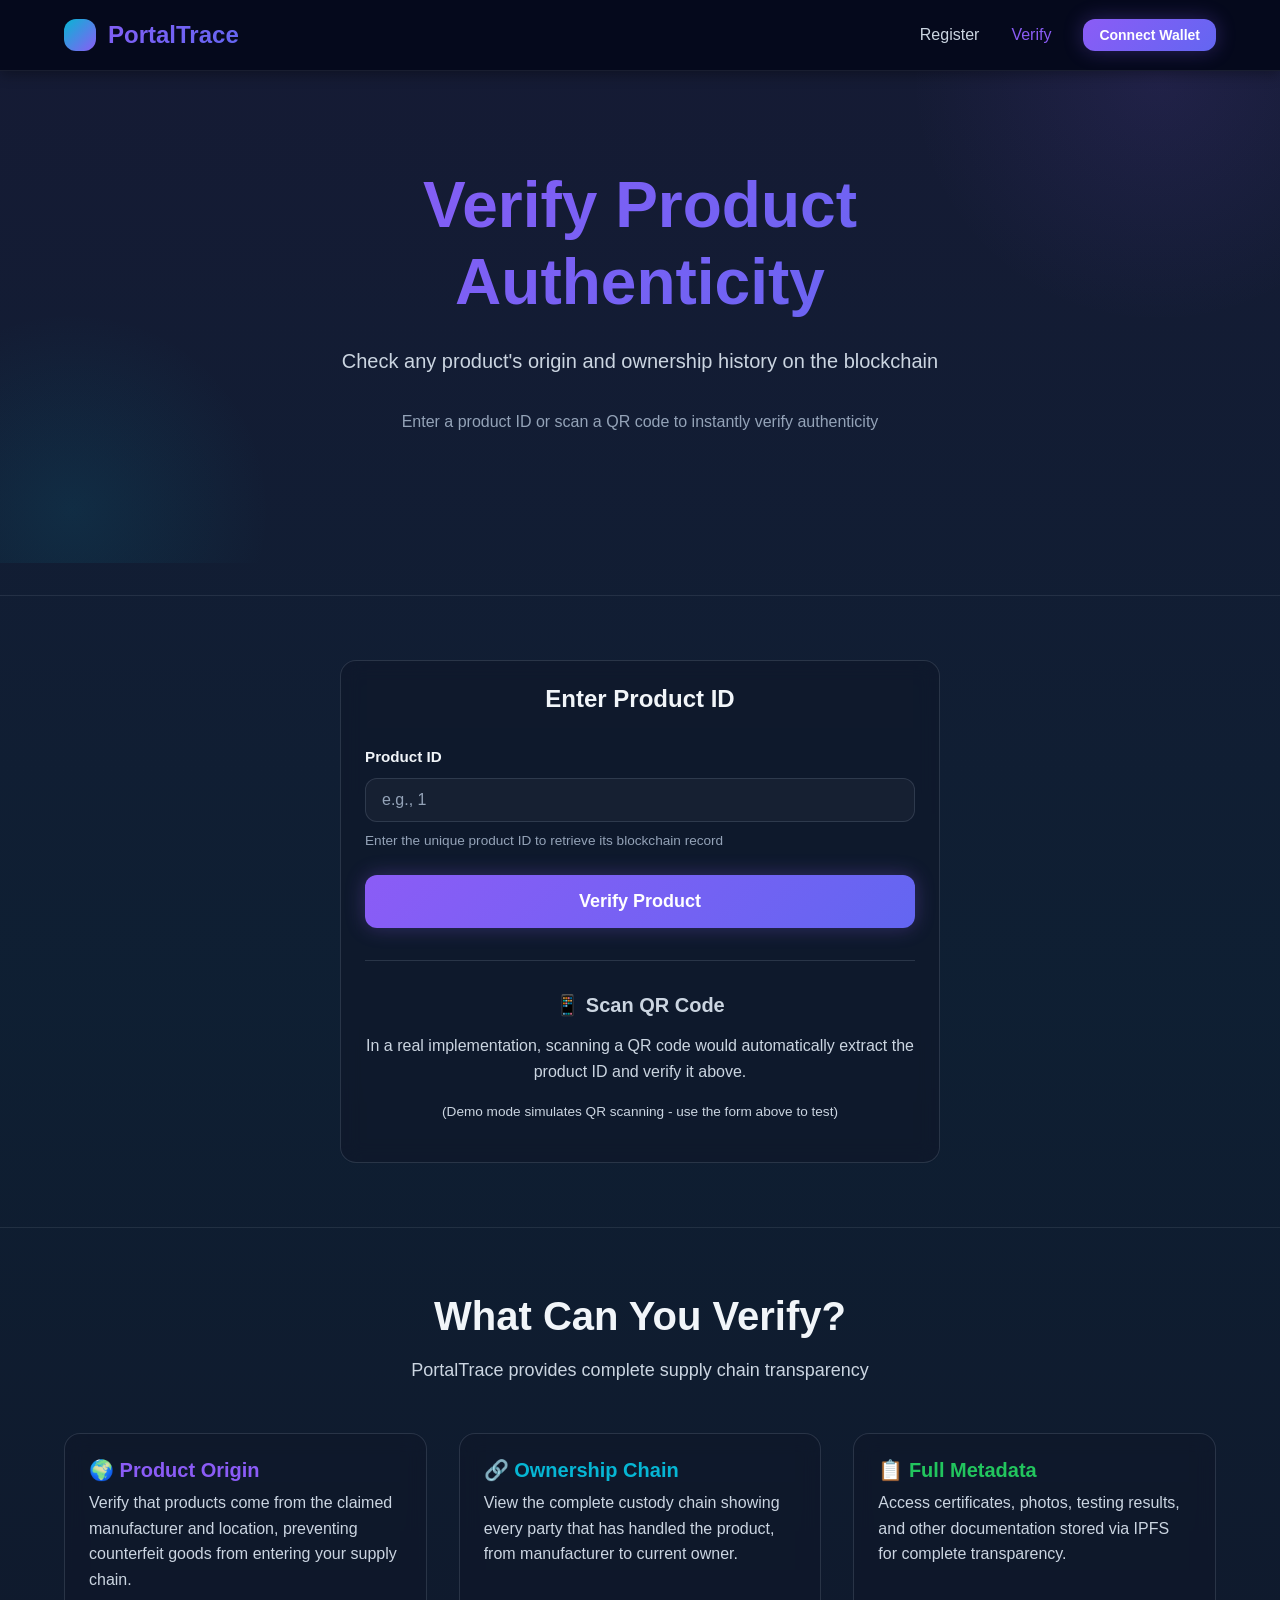
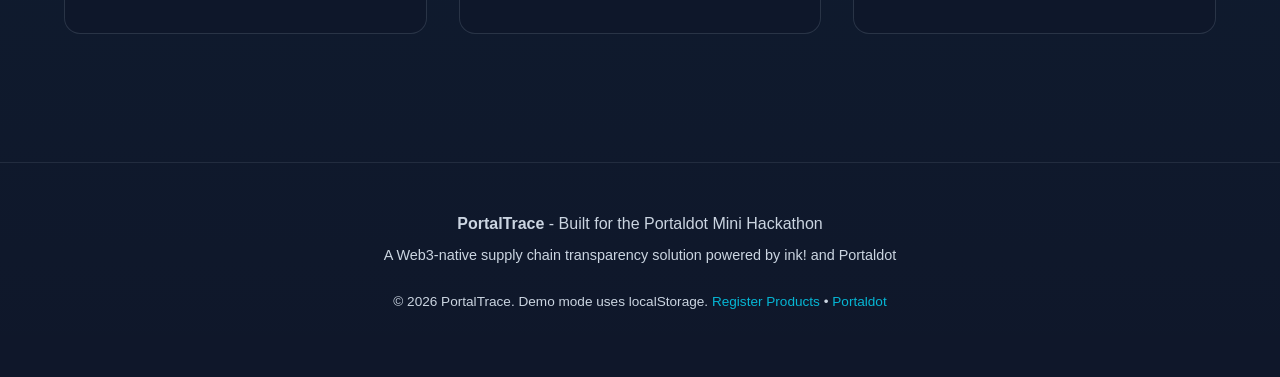
==== frontend/verify.html @ 7ccfbe86 "Add files via upload" ====
<!DOCTYPE html>
<html lang="en">
<head>
    <meta charset="UTF-8">
    <meta name="viewport" content="width=device-width, initial-scale=1.0">
    <title>Verify Product - PortalTrace</title>
    <link rel="stylesheet" href="style.css">
</head>
<body>
    <!-- Navigation Bar -->
    <nav class="navbar">
        <div class="navbar-content">
            <div class="navbar-logo">
                <div class="navbar-logo-icon">◆</div>
                <span>PortalTrace</span>
            </div>
            <div class="navbar-nav">
                <a href="index.html">Register</a>
                <a href="verify.html" class="active">Verify</a>
                <button class="btn btn-primary btn-sm" id="connectWalletBtn">Connect Wallet</button>
            </div>
        </div>
    </nav>

    <!-- Hero Section -->
    <section class="hero">
        <div class="hero-content">
            <h1>Verify Product Authenticity</h1>
            <p>Check any product's origin and ownership history on the blockchain</p>
            <p style="font-size: 1rem; color: var(--text-muted);">
                Enter a product ID or scan a QR code to instantly verify authenticity
            </p>
        </div>
    </section>

    <!-- Alerts Container -->
    <div class="container">
        <div id="alertContainer" style="margin-top: 2rem;"></div>
    </div>

    <!-- Verification Section -->
    <section class="section">
        <div class="container">
            <div style="max-width: 600px; margin: 0 auto;">
                <div class="card">
                    <h3 style="text-align: center; margin-bottom: 2rem;">Enter Product ID</h3>

                    <form id="verifyForm">
                        <div class="form-group">
                            <label class="form-label">Product ID</label>
                            <input 
                                type="number" 
                                id="productId" 
                                placeholder="e.g., 1"
                                min="1"
                                required
                            >
                            <p style="font-size: 0.85rem; color: var(--text-muted); margin-top: 0.5rem;">
                                Enter the unique product ID to retrieve its blockchain record
                            </p>
                        </div>

                        <button type="submit" class="btn btn-primary btn-block btn-lg">
                            Verify Product
                        </button>
                    </form>

                    <div style="margin-top: 2rem; padding-top: 2rem; border-top: 1px solid var(--border);">
                        <h4 style="text-align: center; margin-bottom: 1rem;">📱 Scan QR Code</h4>
                        <div style="text-align: center; color: var(--text-muted);">
                            <p>
                                In a real implementation, scanning a QR code would automatically 
                                extract the product ID and verify it above.
                            </p>
                            <p style="font-size: 0.85rem; margin-top: 0.5rem;">
                                (Demo mode simulates QR scanning - use the form above to test)
                            </p>
                        </div>
                    </div>
                </div>
            </div>
        </div>
    </section>

    <!-- Product Details Section (Hidden until verified) -->
    <section class="section" id="detailsSection" style="display: none;">
        <div class="container">
            <div style="max-width: 800px; margin: 0 auto;">
                <!-- Product Header -->
                <div class="card" style="margin-bottom: 2rem;">
                    <div style="display: flex; justify-content: space-between; align-items: start; margin-bottom: 1.5rem;">
                        <div>
                            <h2 id="detailsName" style="margin-bottom: 0.5rem;">Loading...</h2>
                            <p id="detailsId" style="color: var(--text-muted); font-size: 0.9rem;">Product ID: --</p>
                        </div>
                        <div id="verificationBadge" class="badge badge-verified">✓ Verified</div>
                    </div>

                    <div style="display: grid; grid-template-columns: 1fr 1fr; gap: 1.5rem;">
                        <div>
                            <p style="color: var(--text-muted); font-size: 0.9rem; margin-bottom: 0.3rem;">
                                MANUFACTURER
                            </p>
                            <p id="detailsManufacturer" style="font-weight: 600; font-size: 1.1rem; margin-bottom: 1rem;">
                                Loading...
                            </p>
                        </div>

                        <div>
                            <p style="color: var(--text-muted); font-size: 0.9rem; margin-bottom: 0.3rem;">
                                ORIGIN
                            </p>
                            <p id="detailsOrigin" style="font-weight: 600; font-size: 1.1rem; margin-bottom: 1rem;">
                                Loading...
                            </p>
                        </div>
                    </div>
                </div>

                <!-- QR Code Display -->
                <div class="card" style="margin-bottom: 2rem; text-align: center;">
                    <h4 style="margin-bottom: 1rem;">Product QR Code</h4>
                    <div id="qrCodeContainer" class="qr-container">
                        <canvas id="qrCode" class="qr-code"></canvas>
                    </div>
                    <p style="color: var(--text-muted); font-size: 0.9rem;">
                        Scan this code to instantly verify this product
                    </p>
                </div>

                <!-- Metadata -->
                <div class="card" style="margin-bottom: 2rem;">
                    <h4 style="margin-bottom: 1rem;">📋 Metadata</h4>
                    <div style="display: grid; grid-template-columns: 1fr 1fr; gap: 1.5rem;">
                        <div>
                            <p style="color: var(--text-muted); font-size: 0.9rem; margin-bottom: 0.3rem;">
                                IPFS HASH
                            </p>
                            <p id="detailsIpfs" style="font-family: monospace; font-size: 0.85rem; word-break: break-all;">
                                Qm...
                            </p>
                        </div>

                        <div>
                            <p style="color: var(--text-muted); font-size: 0.9rem; margin-bottom: 0.3rem;">
                                CURRENT OWNER
                            </p>
                            <p id="detailsOwner" style="font-family: monospace; font-size: 0.85rem; word-break: break-all;">
                                0x...
                            </p>
                        </div>
                    </div>
                </div>

                <!-- Verification Status -->
                <div class="card" style="margin-bottom: 2rem;">
                    <h4 style="margin-bottom: 1rem;">✓ Verification Status</h4>
                    <div style="display: grid; grid-template-columns: 1fr 1fr 1fr; gap: 1rem;">
                        <div style="text-align: center;">
                            <div style="font-size: 2rem; margin-bottom: 0.5rem;">
                                <span id="chainIcon">🔗</span>
                            </div>
                            <p style="color: var(--text-muted); font-size: 0.9rem;">
                                On-Chain Record
                            </p>
                            <p style="font-weight: 600; color: #22c55e;">
                                Confirmed
                            </p>
                        </div>

                        <div style="text-align: center;">
                            <div style="font-size: 2rem; margin-bottom: 0.5rem;">
                                <span id="verifyIcon">✓</span>
                            </div>
                            <p style="color: var(--text-muted); font-size: 0.9rem;">
                                Authenticity
                            </p>
                            <p id="verifyStatus" style="font-weight: 600; color: #22c55e;">
                                Verified
                            </p>
                        </div>

                        <div style="text-align: center;">
                            <div style="font-size: 2rem; margin-bottom: 0.5rem;">
                                🔐
                            </div>
                            <p style="color: var(--text-muted); font-size: 0.9rem;">
                                Immutable
                            </p>
                            <p style="font-weight: 600; color: #22c55e;">
                                Protected
                            </p>
                        </div>
                    </div>
                </div>

                <!-- Ownership History -->
                <div class="card">
                    <h4 style="margin-bottom: 1.5rem;">📜 Ownership History</h4>

                    <div id="ownershipHistory">
                        <div style="padding: 1rem; background: var(--bg-darker); border-radius: var(--radius-md); text-align: center; color: var(--text-muted);">
                            <p>Loading ownership history...</p>
                        </div>
                    </div>
                </div>

                <button class="btn btn-secondary btn-block" onclick="location.reload();" style="margin-top: 2rem;">
                    Verify Another Product
                </button>
            </div>
        </div>
    </section>

    <!-- Features Section -->
    <section class="section" id="featuresSection">
        <div class="container">
            <div class="section-title">
                <h2>What Can You Verify?</h2>
                <p class="section-subtitle">
                    PortalTrace provides complete supply chain transparency
                </p>
            </div>

            <div class="grid grid-3">
                <div class="card">
                    <h4 style="color: var(--primary); margin-bottom: 0.5rem;">🌍 Product Origin</h4>
                    <p>
                        Verify that products come from the claimed manufacturer and location, 
                        preventing counterfeit goods from entering your supply chain.
                    </p>
                </div>

                <div class="card">
                    <h4 style="color: var(--accent); margin-bottom: 0.5rem;">🔗 Ownership Chain</h4>
                    <p>
                        View the complete custody chain showing every party that has handled 
                        the product, from manufacturer to current owner.
                    </p>
                </div>

                <div class="card">
                    <h4 style="color: #22c55e; margin-bottom: 0.5rem;">📋 Full Metadata</h4>
                    <p>
                        Access certificates, photos, testing results, and other documentation 
                        stored via IPFS for complete transparency.
                    </p>
                </div>
            </div>
        </div>
    </section>

    <!-- Footer -->
    <footer style="
        border-top: 1px solid var(--border-light); 
        padding: 3rem 1.5rem; 
        text-align: center; 
        color: var(--text-muted);
        margin-top: 4rem;
    ">
        <div class="container">
            <p style="margin-bottom: 0.5rem;">
                <strong>PortalTrace</strong> - Built for the Portaldot Mini Hackathon
            </p>
            <p style="font-size: 0.9rem;">
                A Web3-native supply chain transparency solution powered by ink! and Portaldot
            </p>
            <p style="margin-top: 1.5rem; font-size: 0.85rem;">
                © 2026 PortalTrace. Demo mode uses localStorage. 
                <a href="index.html">Register Products</a> • 
                <a href="https://portaldot.io" target="_blank">Portaldot</a>
            </p>
        </div>
    </footer>

    <!-- QR Code Library (Simple implementation) -->
    <script>
        // Simple QR Code generator library
        // In production, use a library like qrcode.js
        function generateSimpleQRCode(text, canvasId) {
            const canvas = document.getElementById(canvasId);
            if (!canvas) return;
            
            // For demo purposes, we'll create a visual representation
            // In production, use: https://cdnjs.cloudflare.com/ajax/libs/qrcodejs/1.0.0/qrcode.min.js
            const ctx = canvas.getContext('2d');
            
            // Create a simple checkered pattern with the text embedded
            const size = 300;
            canvas.width = size;
            canvas.height = size;
            
            // Background
            ctx.fillStyle = '#FFFFFF';
            ctx.fillRect(0, 0, size, size);
            
            // Create a hash of the text for pattern generation
            let hash = 0;
            for (let i = 0; i < text.length; i++) {
                const char = text.charCodeAt(i);
                hash = ((hash << 5) - hash) + char;
                hash = hash & hash;
            }
            
            // Draw pseudo-random QR pattern
            const cellSize = 10;
            for (let y = 0; y < size; y += cellSize) {
                for (let x = 0; x < size; x += cellSize) {
                    const xHash = (hash + x) * 73856093;
                    const yHash = (hash + y) * 19349663;
                    const zHash = (hash) * 83492791;
                    const n = Math.abs(xHash ^ yHash ^ zHash) % 2;
                    
                    ctx.fillStyle = n === 0 ? '#000000' : '#FFFFFF';
                    ctx.fillRect(x, y, cellSize, cellSize);
                }
            }
            
            // Add text at bottom
            ctx.fillStyle = '#000000';
            ctx.font = 'bold 12px Arial';
            ctx.textAlign = 'center';
            ctx.fillText('Product ID: ' + text, size / 2, size - 5);
        }
    </script>

    <!-- Script -->
    <script src="app.js"></script>
</body>
</html>
---- frontend/style.css ----
/* ============================================
   PortalTrace - Global Styles & Design System
   Dark Mode | Purple/Blue Gradient | Glassmorphism
   ============================================ */

/* Root Color Variables */
:root {
  --primary: #8b5cf6;
  --primary-dark: #7c3aed;
  --secondary: #6366f1;
  --secondary-dark: #4f46e5;
  --accent: #06b6d4;
  --accent-light: #22d3ee;
  
  --bg-dark: #0f172a;
  --bg-darker: #020617;
  --bg-card: rgba(15, 23, 42, 0.7);
  --bg-card-hover: rgba(30, 41, 59, 0.8);
  
  --text-primary: #f1f5f9;
  --text-secondary: #cbd5e1;
  --text-muted: #94a3b8;
  
  --border: rgba(148, 163, 184, 0.2);
  --border-light: rgba(203, 213, 225, 0.1);
  
  --shadow-sm: 0 1px 2px rgba(0, 0, 0, 0.5);
  --shadow-md: 0 4px 6px rgba(0, 0, 0, 0.3);
  --shadow-lg: 0 10px 25px rgba(0, 0, 0, 0.4);
  --shadow-xl: 0 20px 40px rgba(0, 0, 0, 0.5);
  
  --gradient-primary: linear-gradient(135deg, #8b5cf6 0%, #6366f1 100%);
  --gradient-accent: linear-gradient(135deg, #06b6d4 0%, #8b5cf6 100%);
  
  --radius-sm: 0.5rem;
  --radius-md: 0.75rem;
  --radius-lg: 1rem;
  --radius-xl: 1.5rem;
  
  --transition-fast: 150ms cubic-bezier(0.4, 0, 0.2, 1);
  --transition-base: 250ms cubic-bezier(0.4, 0, 0.2, 1);
  --transition-slow: 350ms cubic-bezier(0.4, 0, 0.2, 1);
}

/* ============================================
   Global Reset & Base Styles
   ============================================ */

* {
  margin: 0;
  padding: 0;
  box-sizing: border-box;
}

html {
  scroll-behavior: smooth;
  font-family: -apple-system, BlinkMacSystemFont, 'Segoe UI', 'Roboto', 'Oxygen',
    'Ubuntu', 'Cantarell', 'Fira Sans', 'Droid Sans', 'Helvetica Neue', sans-serif;
  -webkit-font-smoothing: antialiased;
  -moz-osx-font-smoothing: grayscale;
}

body {
  background-color: var(--bg-dark);
  background-image: 
    linear-gradient(180deg, rgba(139, 92, 246, 0.05) 0%, rgba(6, 182, 212, 0.05) 50%, transparent 100%);
  color: var(--text-primary);
  line-height: 1.6;
  font-size: 1rem;
  overflow-x: hidden;
}

/* ============================================
   Typography
   ============================================ */

h1, h2, h3, h4, h5, h6 {
  font-weight: 700;
  line-height: 1.2;
  margin-bottom: 0.5rem;
}

h1 {
  font-size: 3.5rem;
  background: var(--gradient-primary);
  -webkit-background-clip: text;
  -webkit-text-fill-color: transparent;
  background-clip: text;
}

h2 {
  font-size: 2.5rem;
  color: var(--text-primary);
}

h3 {
  font-size: 1.5rem;
  color: var(--text-primary);
}

h4 {
  font-size: 1.25rem;
  color: var(--text-secondary);
}

p {
  color: var(--text-secondary);
  margin-bottom: 1rem;
}

a {
  color: var(--accent);
  text-decoration: none;
  transition: color var(--transition-fast);
}

a:hover {
  color: var(--accent-light);
}

/* ============================================
   Forms & Inputs
   ============================================ */

input, textarea, select {
  background-color: rgba(30, 41, 59, 0.5);
  border: 1px solid var(--border);
  border-radius: var(--radius-md);
  color: var(--text-primary);
  padding: 0.75rem 1rem;
  font-size: 1rem;
  font-family: inherit;
  transition: all var(--transition-fast);
  width: 100%;
}

input:focus, textarea:focus, select:focus {
  outline: none;
  border-color: var(--primary);
  background-color: rgba(30, 41, 59, 0.8);
  box-shadow: 0 0 0 3px rgba(139, 92, 246, 0.1);
}

input::placeholder {
  color: var(--text-muted);
}

textarea {
  resize: vertical;
  min-height: 120px;
}

/* ============================================
   Buttons
   ============================================ */

.btn {
  padding: 0.75rem 1.5rem;
  border: none;
  border-radius: var(--radius-md);
  font-size: 1rem;
  font-weight: 600;
  cursor: pointer;
  transition: all var(--transition-fast);
  text-decoration: none;
  display: inline-flex;
  align-items: center;
  justify-content: center;
  gap: 0.5rem;
  white-space: nowrap;
  font-family: inherit;
}

.btn-primary {
  background: var(--gradient-primary);
  color: white;
  box-shadow: 0 0 20px rgba(139, 92, 246, 0.3);
}

.btn-primary:hover {
  transform: translateY(-2px);
  box-shadow: 0 0 30px rgba(139, 92, 246, 0.5);
}

.btn-primary:active {
  transform: translateY(0);
}

.btn-secondary {
  background: rgba(99, 102, 241, 0.2);
  border: 1px solid var(--secondary);
  color: var(--secondary);
}

.btn-secondary:hover {
  background: rgba(99, 102, 241, 0.3);
  border-color: var(--accent-light);
  color: var(--accent-light);
}

.btn-accent {
  background: var(--accent);
  color: var(--bg-dark);
  font-weight: 700;
}

.btn-accent:hover {
  background: var(--accent-light);
  transform: translateY(-2px);
}

.btn-outline {
  background: transparent;
  border: 1px solid var(--border);
  color: var(--text-secondary);
}

.btn-outline:hover {
  background: rgba(139, 92, 246, 0.1);
  border-color: var(--primary);
  color: var(--primary);
}

.btn-sm {
  padding: 0.5rem 1rem;
  font-size: 0.875rem;
}

.btn-lg {
  padding: 1rem 2rem;
  font-size: 1.125rem;
}

.btn-block {
  width: 100%;
}

.btn:disabled {
  opacity: 0.5;
  cursor: not-allowed;
  transform: none !important;
}

/* ============================================
   Navbar
   ============================================ */

.navbar {
  background: rgba(2, 6, 23, 0.8);
  backdrop-filter: blur(10px);
  border-bottom: 1px solid var(--border-light);
  padding: 1rem 0;
  position: sticky;
  top: 0;
  z-index: 1000;
  box-shadow: 0 4px 12px rgba(0, 0, 0, 0.3);
}

.navbar-content {
  max-width: 1200px;
  margin: 0 auto;
  padding: 0 1.5rem;
  display: flex;
  justify-content: space-between;
  align-items: center;
}

.navbar-logo {
  display: flex;
  align-items: center;
  gap: 0.75rem;
  font-size: 1.5rem;
  font-weight: 700;
  background: var(--gradient-primary);
  -webkit-background-clip: text;
  -webkit-text-fill-color: transparent;
  background-clip: text;
}

.navbar-logo-icon {
  width: 32px;
  height: 32px;
  background: var(--gradient-accent);
  border-radius: var(--radius-md);
  display: flex;
  align-items: center;
  justify-content: center;
  color: white;
  font-weight: 800;
}

.navbar-nav {
  display: flex;
  gap: 2rem;
  align-items: center;
}

.navbar-nav a {
  color: var(--text-secondary);
  transition: color var(--transition-fast);
}

.navbar-nav a:hover {
  color: var(--primary);
}

.navbar-nav a.active {
  color: var(--primary);
}

/* ============================================
   Hero Section
   ============================================ */

.hero {
  padding: 6rem 1.5rem;
  text-align: center;
  position: relative;
  overflow: hidden;
}

.hero::before {
  content: '';
  position: absolute;
  top: -50%;
  right: -10%;
  width: 500px;
  height: 500px;
  background: radial-gradient(circle, rgba(139, 92, 246, 0.1) 0%, transparent 70%);
  border-radius: 50%;
  animation: float 6s ease-in-out infinite;
  z-index: -1;
}

.hero::after {
  content: '';
  position: absolute;
  bottom: -30%;
  left: -10%;
  width: 400px;
  height: 400px;
  background: radial-gradient(circle, rgba(6, 182, 212, 0.1) 0%, transparent 70%);
  border-radius: 50%;
  animation: float 8s ease-in-out infinite reverse;
  z-index: -1;
}

.hero-content {
  max-width: 800px;
  margin: 0 auto;
  position: relative;
  z-index: 1;
}

.hero h1 {
  font-size: 4rem;
  margin-bottom: 1.5rem;
  animation: slideInDown 0.8s ease-out;
}

.hero p {
  font-size: 1.25rem;
  color: var(--text-secondary);
  margin-bottom: 2rem;
  animation: slideInUp 0.8s ease-out 0.2s both;
}

.hero-buttons {
  display: flex;
  gap: 1.5rem;
  justify-content: center;
  animation: slideInUp 0.8s ease-out 0.4s both;
  flex-wrap: wrap;
}

/* ============================================
   Glassmorphism Cards
   ============================================ */

.card {
  background: var(--bg-card);
  backdrop-filter: blur(10px);
  border: 1px solid var(--border);
  border-radius: var(--radius-lg);
  padding: 1.5rem;
  transition: all var(--transition-base);
  position: relative;
  overflow: hidden;
}

.card::before {
  content: '';
  position: absolute;
  inset: 0;
  background: linear-gradient(135deg, rgba(139, 92, 246, 0.1) 0%, transparent 100%);
  opacity: 0;
  transition: opacity var(--transition-base);
  pointer-events: none;
}

.card:hover {
  background: var(--bg-card-hover);
  border-color: rgba(139, 92, 246, 0.3);
  box-shadow: 0 8px 32px rgba(139, 92, 246, 0.1);
  transform: translateY(-4px);
}

.card:hover::before {
  opacity: 1;
}

.card-title {
  font-size: 1.25rem;
  font-weight: 700;
  margin-bottom: 0.75rem;
  color: var(--text-primary);
}

.card-text {
  color: var(--text-secondary);
  font-size: 0.95rem;
  line-height: 1.6;
}

/* ============================================
   Forms & Form Groups
   ============================================ */

.form-group {
  margin-bottom: 1.5rem;
}

.form-label {
  display: block;
  margin-bottom: 0.5rem;
  font-weight: 600;
  color: var(--text-primary);
  font-size: 0.95rem;
}

.form-row {
  display: grid;
  grid-template-columns: 1fr 1fr;
  gap: 1.5rem;
}

.form-row.full {
  grid-template-columns: 1fr;
}

/* ============================================
   Grid Layouts
   ============================================ */

.container {
  max-width: 1200px;
  margin: 0 auto;
  padding: 0 1.5rem;
}

.grid {
  display: grid;
  gap: 2rem;
}

.grid-2 {
  grid-template-columns: repeat(auto-fit, minmax(350px, 1fr));
}

.grid-3 {
  grid-template-columns: repeat(auto-fit, minmax(300px, 1fr));
}

/* ============================================
   Sections
   ============================================ */

.section {
  padding: 4rem 1.5rem;
  border-top: 1px solid var(--border-light);
}

.section-title {
  text-align: center;
  margin-bottom: 3rem;
}

.section-title h2 {
  margin-bottom: 1rem;
}

.section-subtitle {
  color: var(--text-secondary);
  font-size: 1.125rem;
}

/* ============================================
   Product List & Cards
   ============================================ */

.products-grid {
  display: grid;
  grid-template-columns: repeat(auto-fill, minmax(300px, 1fr));
  gap: 2rem;
  margin-top: 2rem;
}

.product-card {
  background: var(--bg-card);
  backdrop-filter: blur(10px);
  border: 1px solid var(--border);
  border-radius: var(--radius-lg);
  padding: 1.5rem;
  transition: all var(--transition-base);
  display: flex;
  flex-direction: column;
}

.product-card:hover {
  background: var(--bg-card-hover);
  border-color: rgba(139, 92, 246, 0.3);
  box-shadow: 0 12px 40px rgba(139, 92, 246, 0.15);
  transform: translateY(-6px);
}

.product-id {
  display: inline-block;
  background: var(--gradient-primary);
  color: white;
  padding: 0.25rem 0.75rem;
  border-radius: var(--radius-sm);
  font-size: 0.75rem;
  font-weight: 700;
  margin-bottom: 0.75rem;
  width: fit-content;
}

.product-name {
  font-size: 1.25rem;
  font-weight: 700;
  color: var(--text-primary);
  margin-bottom: 0.5rem;
}

.product-info {
  font-size: 0.9rem;
  color: var(--text-muted);
  margin-bottom: 0.5rem;
}

.product-info strong {
  color: var(--text-secondary);
}

.product-status {
  display: flex;
  gap: 0.75rem;
  margin-top: auto;
  padding-top: 1rem;
  border-top: 1px solid var(--border);
}

.badge {
  display: inline-block;
  padding: 0.4rem 0.8rem;
  border-radius: var(--radius-sm);
  font-size: 0.8rem;
  font-weight: 600;
  text-align: center;
}

.badge-verified {
  background: rgba(34, 197, 94, 0.2);
  color: #22c55e;
  border: 1px solid rgba(34, 197, 94, 0.3);
}

.badge-pending {
  background: rgba(251, 146, 60, 0.2);
  color: #fb923c;
  border: 1px solid rgba(251, 146, 60, 0.3);
}

.badge-owner {
  background: rgba(139, 92, 246, 0.2);
  color: var(--primary);
  border: 1px solid rgba(139, 92, 246, 0.3);
}

/* ============================================
   Alerts & Notifications
   ============================================ */

.alert {
  padding: 1rem 1.5rem;
  border-radius: var(--radius-md);
  border: 1px solid;
  margin-bottom: 1rem;
  animation: slideInDown 0.4s ease-out;
}

.alert-success {
  background: rgba(34, 197, 94, 0.1);
  border-color: rgba(34, 197, 94, 0.3);
  color: #86efac;
}

.alert-error {
  background: rgba(239, 68, 68, 0.1);
  border-color: rgba(239, 68, 68, 0.3);
  color: #fca5a5;
}

.alert-info {
  background: rgba(6, 182, 212, 0.1);
  border-color: rgba(6, 182, 212, 0.3);
  color: #67e8f9;
}

.alert-warning {
  background: rgba(251, 146, 60, 0.1);
  border-color: rgba(251, 146, 60, 0.3);
  color: #fed7aa;
}

/* ============================================
   Modal/Popup
   ============================================ */

.modal {
  display: none;
  position: fixed;
  top: 0;
  left: 0;
  right: 0;
  bottom: 0;
  background: rgba(0, 0, 0, 0.5);
  backdrop-filter: blur(4px);
  z-index: 2000;
  align-items: center;
  justify-content: center;
  animation: fadeIn 0.3s ease-out;
}

.modal.active {
  display: flex;
}

.modal-content {
  background: var(--bg-card);
  border: 1px solid var(--border);
  border-radius: var(--radius-lg);
  padding: 2rem;
  max-width: 500px;
  max-height: 80vh;
  overflow-y: auto;
  animation: slideIn 0.3s ease-out;
}

/* ============================================
   QR Code Display
   ============================================ */

.qr-container {
  background: white;
  padding: 2rem;
  border-radius: var(--radius-md);
  display: flex;
  justify-content: center;
  align-items: center;
  margin: 2rem 0;
}

.qr-code {
  width: 300px;
  height: 300px;
}

/* ============================================
   Animations
   ============================================ */

@keyframes slideInDown {
  from {
    opacity: 0;
    transform: translateY(-30px);
  }
  to {
    opacity: 1;
    transform: translateY(0);
  }
}

@keyframes slideInUp {
  from {
    opacity: 0;
    transform: translateY(30px);
  }
  to {
    opacity: 1;
    transform: translateY(0);
  }
}

@keyframes slideIn {
  from {
    opacity: 0;
    transform: scale(0.95);
  }
  to {
    opacity: 1;
    transform: scale(1);
  }
}

@keyframes fadeIn {
  from {
    opacity: 0;
  }
  to {
    opacity: 1;
  }
}

@keyframes float {
  0%, 100% {
    transform: translateY(0px);
  }
  50% {
    transform: translateY(20px);
  }
}

@keyframes pulse {
  0%, 100% {
    opacity: 1;
  }
  50% {
    opacity: 0.5;
  }
}

@keyframes spin {
  from {
    transform: rotate(0deg);
  }
  to {
    transform: rotate(360deg);
  }
}

.spinner {
  display: inline-block;
  width: 20px;
  height: 20px;
  border: 2px solid rgba(139, 92, 246, 0.2);
  border-top: 2px solid var(--primary);
  border-radius: 50%;
  animation: spin 0.8s linear infinite;
}

.pulse {
  animation: pulse 2s cubic-bezier(0.4, 0, 0.6, 1) infinite;
}

/* ============================================
   Responsive Design
   ============================================ */

@media (max-width: 768px) {
  h1 {
    font-size: 2.5rem;
  }

  h2 {
    font-size: 2rem;
  }

  .hero {
    padding: 4rem 1rem;
  }

  .hero-buttons {
    gap: 1rem;
  }

  .form-row {
    grid-template-columns: 1fr;
  }

  .navbar-nav {
    gap: 1rem;
  }

  .products-grid {
    grid-template-columns: 1fr;
  }

  .grid-2 {
    grid-template-columns: 1fr;
  }

  .grid-3 {
    grid-template-columns: 1fr;
  }
}

@media (max-width: 480px) {
  h1 {
    font-size: 2rem;
  }

  h2 {
    font-size: 1.5rem;
  }

  .btn {
    padding: 0.6rem 1.2rem;
    font-size: 0.9rem;
  }

  .hero-buttons {
    flex-direction: column;
  }

  .hero-buttons .btn {
    width: 100%;
  }

  .navbar-nav {
    display: none;
  }

  .qr-code {
    width: 200px;
    height: 200px;
  }
}

/* ============================================
   Utility Classes
   ============================================ */

.text-center {
  text-align: center;
}

.text-right {
  text-align: right;
}

.text-muted {
  color: var(--text-muted);
}

.mt-1 { margin-top: 0.5rem; }
.mt-2 { margin-top: 1rem; }
.mt-3 { margin-top: 1.5rem; }
.mt-4 { margin-top: 2rem; }

.mb-1 { margin-bottom: 0.5rem; }
.mb-2 { margin-bottom: 1rem; }
.mb-3 { margin-bottom: 1.5rem; }
.mb-4 { margin-bottom: 2rem; }

.p-1 { padding: 0.5rem; }
.p-2 { padding: 1rem; }
.p-3 { padding: 1.5rem; }
.p-4 { padding: 2rem; }

.gap-1 { gap: 0.5rem; }
.gap-2 { gap: 1rem; }
.gap-3 { gap: 1.5rem; }
.gap-4 { gap: 2rem; }

.hidden {
  display: none !important;
}

.opacity-50 {
  opacity: 0.5;
}

.cursor-pointer {
  cursor: pointer;
}
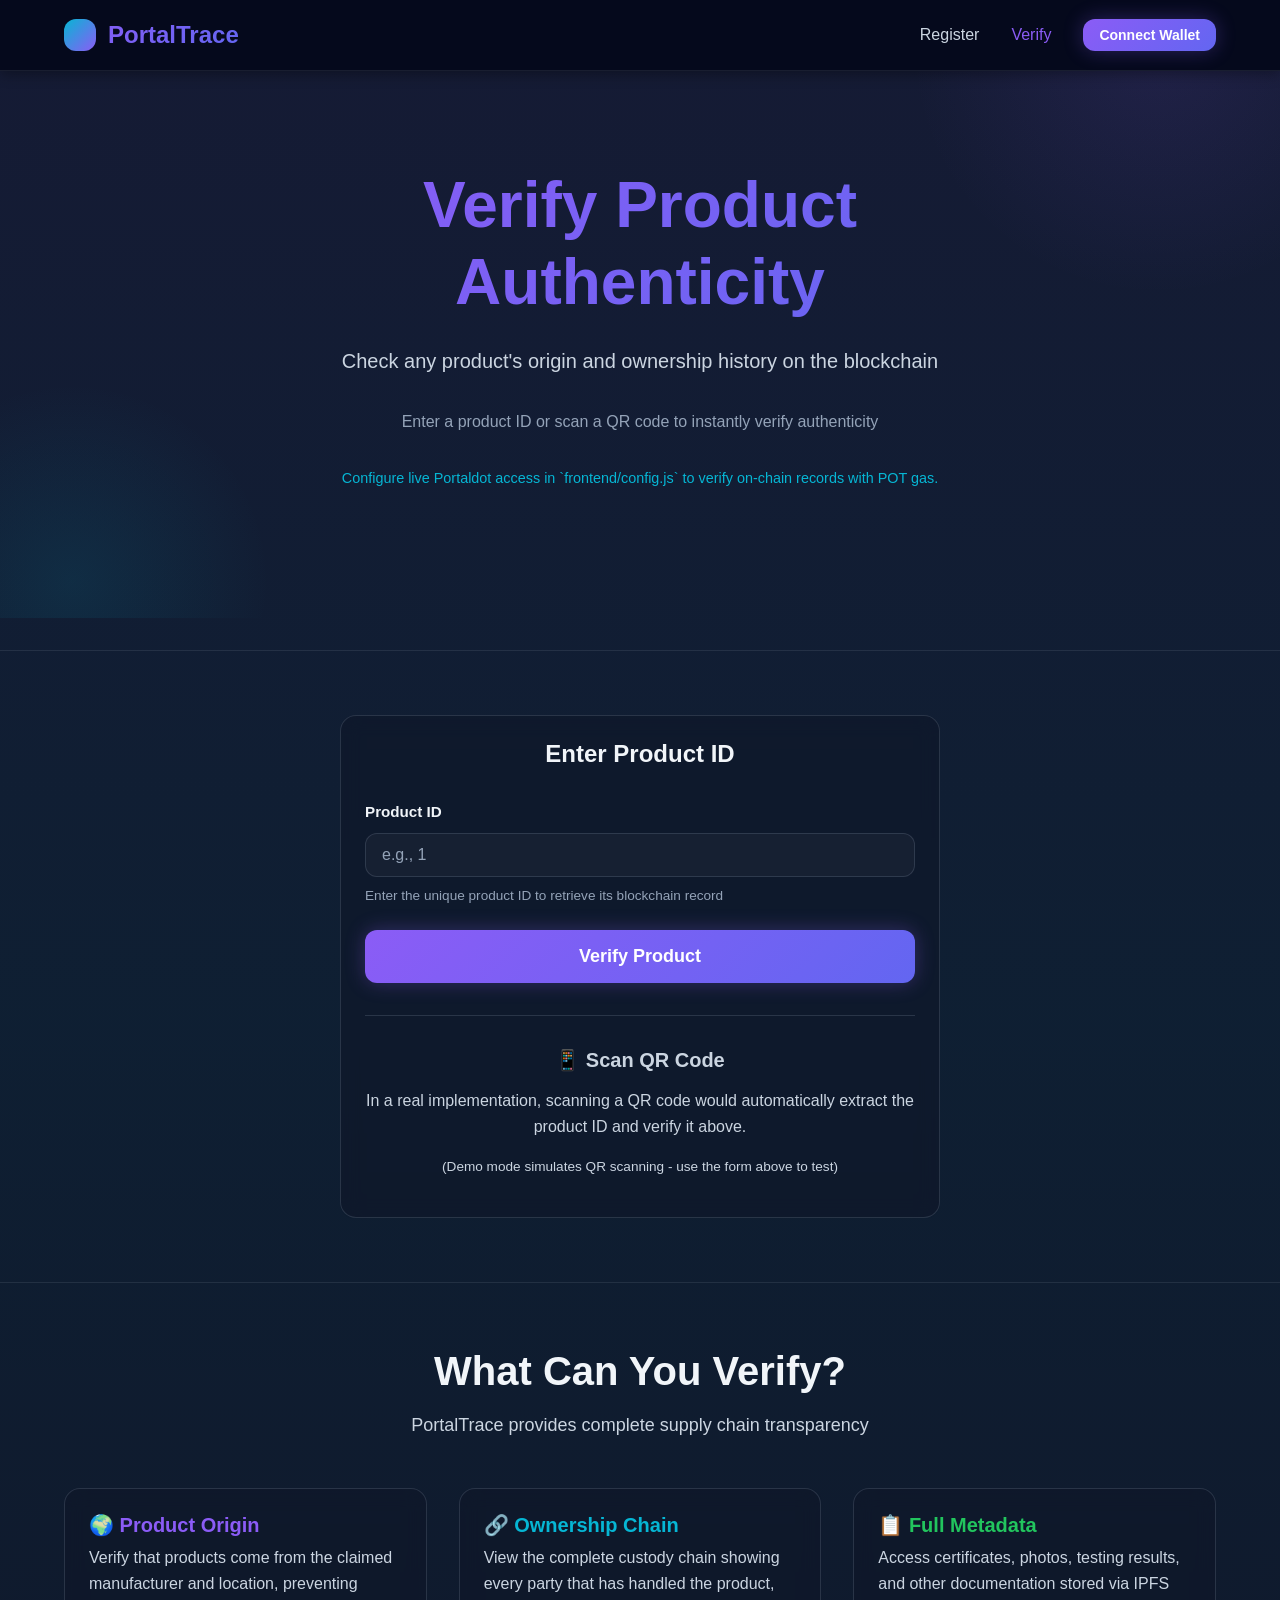
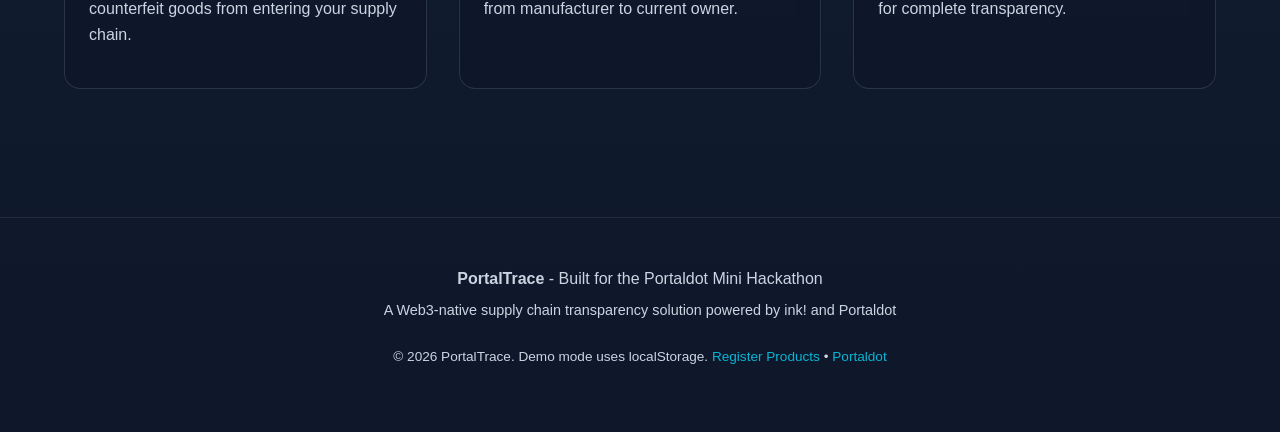
==== commit 6d62a90f: "Add files via upload" ====
--- a/frontend/verify.html
+++ b/frontend/verify.html
@@ -30,6 +30,9 @@
             <p style="font-size: 1rem; color: var(--text-muted);">
                 Enter a product ID or scan a QR code to instantly verify authenticity
             </p>
+            <p style="font-size: 0.9rem; color: var(--accent); margin-top: 0.75rem;">
+                Configure live Portaldot access in `frontend/config.js` to verify on-chain records with POT gas.
+            </p>
         </div>
     </section>
 
@@ -273,6 +276,7 @@
         </div>
     </footer>
 
+    <script src="config.js"></script>
     <!-- QR Code Library (Simple implementation) -->
     <script>
         // Simple QR Code generator library
